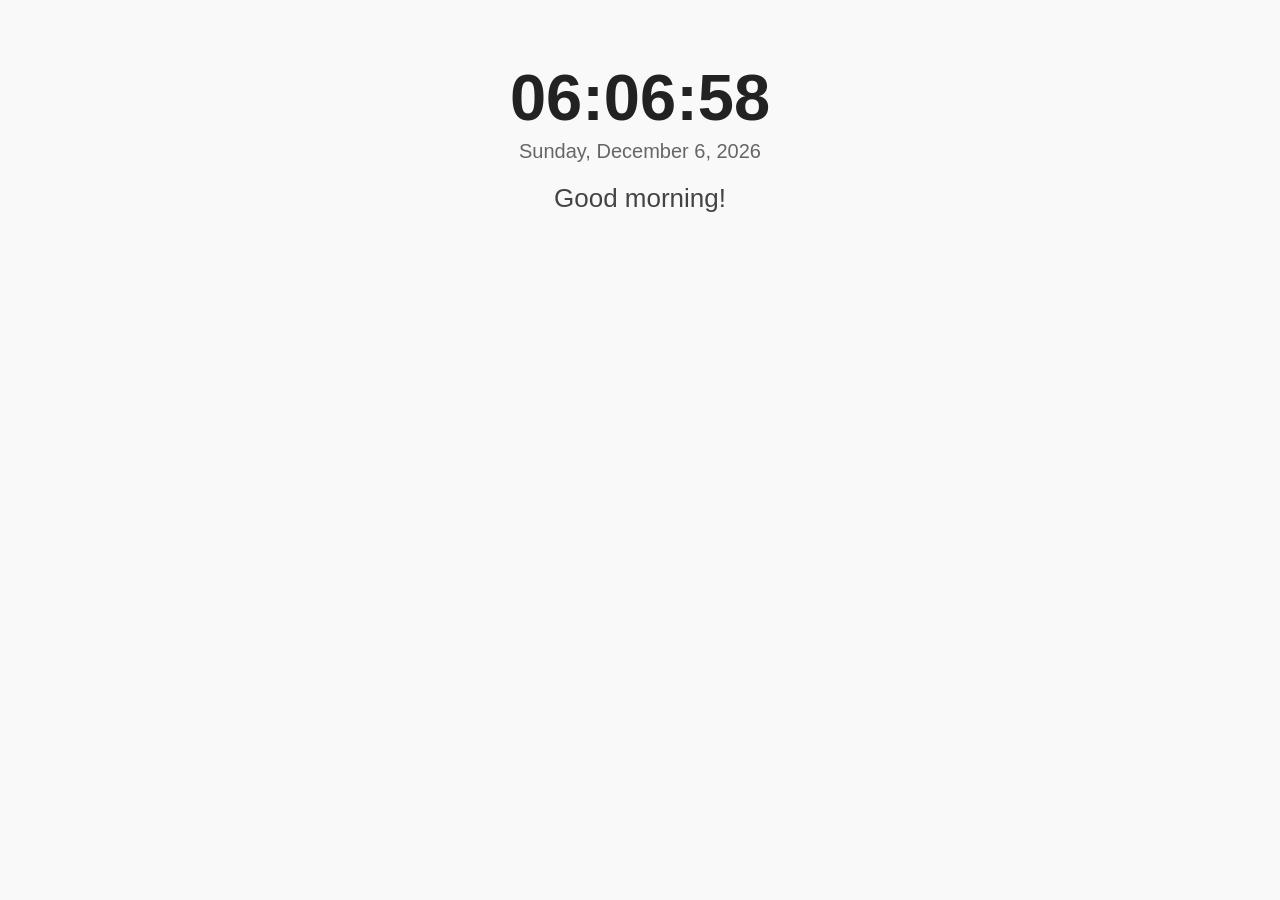
==== productivityapp.html @ cc4369a1 "Create productivityapp.html" ====
<!DOCTYPE html>
<html lang="en">
<head>
    <meta charset="UTF-8">
    <meta name="viewport" content="width=device-width, initial-scale=1.0">
    <title>Productivity</title>
</head>
<body>
    <h1></h1>
    <style>
        #clock {
            font-size: 48px;     /* Mengatur ukuran font */
            font-weight: bold;    /* Membuat teks tebal */
            font-family: Arial, sans-serif; /* Mengubah jenis font agar lebih modern */
            color: #333;          /* Memberikan warna teks */
        }
    </style>
    <div id="clock"></div>

    <script>
        function updateClock() {
            let date = new Date();
            let clock = document.getElementById('clock');
            clock.innerHTML = 
                date.getHours() + ":" + 
                date.getMinutes() + ":" + 
                date.getSeconds();
        }

        // Memanggil fungsi setiap 1000 milidetik (1 detik)
        setInterval(updateClock, 1000);
        
        // Panggil sekali agar jam langsung muncul saat halaman dimuat
        updateClock();
    </script>
</body>

</head>
<title>Productivity Dashboard</title>
    <style>
        body { 
            font-family: 'Plus Jakarta Sans', sans-serif;
            text-align: center; 
            margin-top: 60px; 
            background-color: #f9f9f9;
        }
        #clock { 
            font-size: 65px; 
            font-weight: bold; 
            color: #222;
            margin-bottom: 5px; 
        }
        #date { 
            font-size: 20px; 
            color: #666; 
            margin-bottom: 20px; 
        }
        #greeting { 
            font-size: 26px; 
            color: #444; 
            font-weight: 500;
        }
    </style>
</head>
<body>

    <div id="clock"></div>
    <div id="date"></div>
    <div id="greeting"></div>

    <script>
        function updateDashboard() {
            let now = new Date();
            
            // 1. Jalankan Jam
            let hours = String(now.getHours()).padStart(2, '0');
            let minutes = String(now.getMinutes()).padStart(2, '0');
            let seconds = String(now.getSeconds()).padStart(2, '0');
            document.getElementById('clock').innerHTML = `${hours}:${minutes}:${seconds}`;

            // 2. Jalankan Tanggal
            let options = { weekday: 'long', year: 'numeric', month: 'long', day: 'numeric' };
            document.getElementById('date').innerHTML = now.toLocaleDateString('en-US', options);

            // 3. Jalankan Sapaan
            let greeting = "";
            let h = now.getHours();
            if (h >= 5 && h < 12) {
                greeting = "Good morning!";
            } else if (h >= 12 && h < 18) {
                greeting = "Good afternoon!";
            } else {
                greeting = "Good evening!";
            }
            document.getElementById('greeting').innerHTML = greeting;
        }

        // Eksekusi real-time
        setInterval(updateDashboard, 1000);
        updateDashboard();
    </script>
</body>
</html>
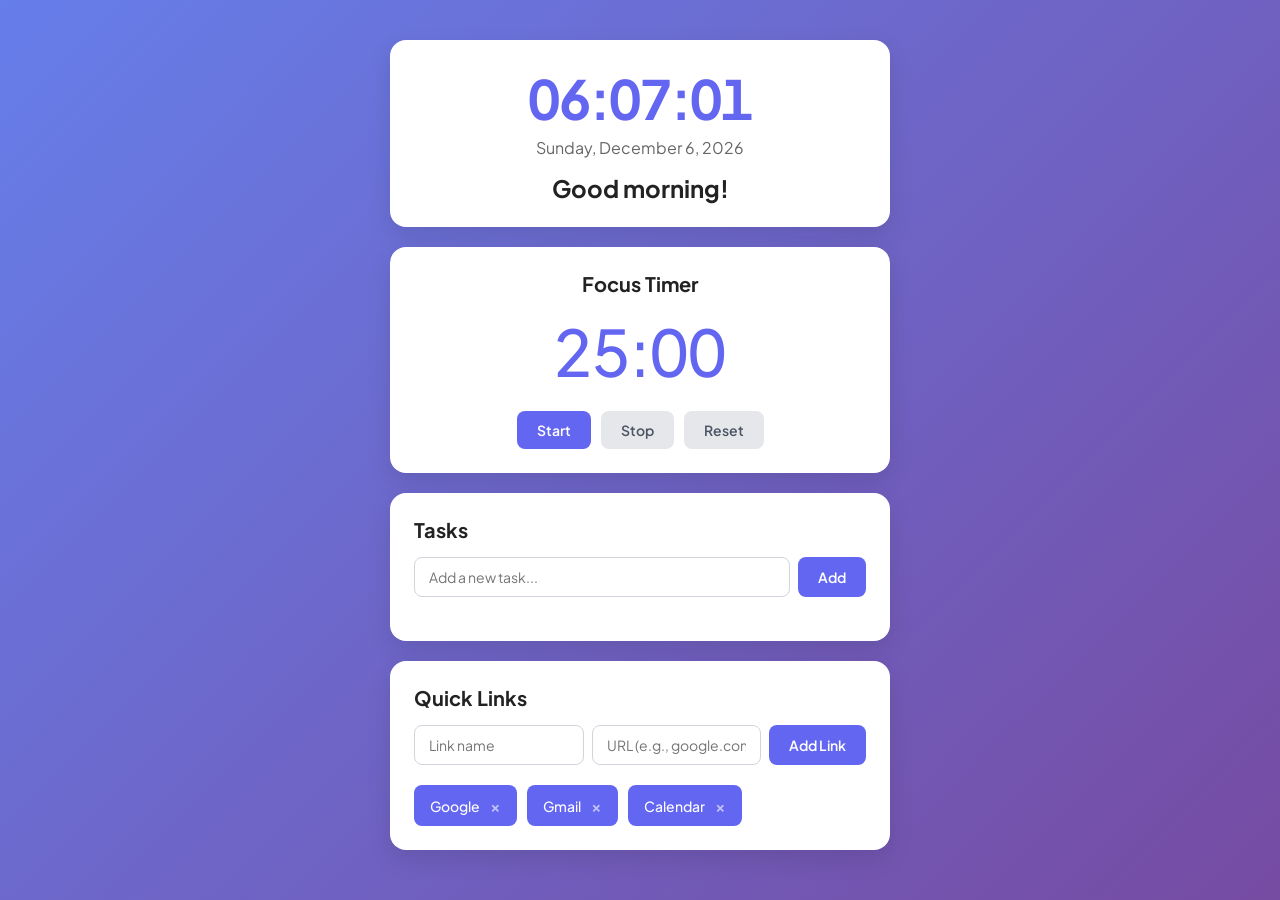
==== commit 4c298ec3: "Update productivityapp.html" ====
--- a/productivityapp.html
+++ b/productivityapp.html
@@ -3,101 +3,364 @@
 <head>
     <meta charset="UTF-8">
     <meta name="viewport" content="width=device-width, initial-scale=1.0">
-    <title>Productivity</title>
-</head>
-<body>
-    <h1></h1>
-    <style>
-        #clock {
-            font-size: 48px;     /* Mengatur ukuran font */
-            font-weight: bold;    /* Membuat teks tebal */
-            font-family: Arial, sans-serif; /* Mengubah jenis font agar lebih modern */
-            color: #333;          /* Memberikan warna teks */
-        }
-    </style>
-    <div id="clock"></div>
-
-    <script>
-        function updateClock() {
-            let date = new Date();
-            let clock = document.getElementById('clock');
-            clock.innerHTML = 
-                date.getHours() + ":" + 
-                date.getMinutes() + ":" + 
-                date.getSeconds();
-        }
-
-        // Memanggil fungsi setiap 1000 milidetik (1 detik)
-        setInterval(updateClock, 1000);
-        
-        // Panggil sekali agar jam langsung muncul saat halaman dimuat
-        updateClock();
-    </script>
-</body>
-
-</head>
-<title>Productivity Dashboard</title>
+    <title>Productivity Dashboard</title>
+    
+    <link rel="preconnect" href="https://fonts.googleapis.com">
+    <link rel="preconnect" href="https://fonts.gstatic.com" crossorigin>
+    <link href="https://fonts.googleapis.com/css2?family=Plus+Jakarta+Sans:wght@400;500;600;700&display=swap" rel="stylesheet">
+
     <style>
         body { 
+            font-family: 'Plus Jakarta Sans', sans-serif; 
+            margin: 0;
+            padding: 40px 20px;
+            background: linear-gradient(135deg, #667eea 0%, #764ba2 100%); /* Background gradient ungu */
+            min-height: 100vh;
+            display: flex;
+            flex-direction: column;
+            align-items: center;
+            color: #1a1a1a;
+            box-sizing: border-box;
+        }
+
+        /* Container Utama Dashboard */
+        .dashboard-container {
+            width: 100%;
+            max-width: 500px;
+            display: flex;
+            flex-direction: column;
+            gap: 20px;
+        }
+
+        /* Kartu Panel Putih */
+        .card {
+            background: #ffffff;
+            border-radius: 16px;
+            padding: 24px;
+            box-shadow: 0 10px 25px rgba(0, 0, 0, 0.1);
+            text-align: left;
+        }
+
+        /* 1. Styling Jam Utama (DIUBAH MENJADI CENTER) */
+        .header-card {
+            text-align: center; /* Membuat teks jam, tanggal, sapaan berada di tengah */
+        }
+        #clock { 
+            font-size: 54px;
+            font-weight: 700; 
+            font-variant-numeric: tabular-nums; 
+            color: #6366f1;
+            letter-spacing: -1px; 
+            margin: 0 0 5px 0;
+        }
+        #date { 
+            font-size: 16px;
+            color: #666; 
+            margin: 0 0 15px 0;
+        }
+        #greeting { 
+            font-size: 24px;
+            color: #222; 
+            font-weight: 700;
+            margin: 0;
+        }
+
+        /* Styling Judul Komponen */
+        .card-title {
+            font-size: 20px;
+            font-weight: 700;
+            color: #222;
+            margin: 0 0 15px 0;
+        }
+
+        /* 2. Styling Focus Timer */
+        .timer-card { text-align: center; }
+        #timer-display {
+            font-size: 64px;
+            font-weight: 500;
+            color: #6366f1;
+            font-variant-numeric: tabular-nums;
+            margin-bottom: 20px;
+        }
+        .button-group {
+            display: flex;
+            justify-content: center;
+            gap: 10px;
+        }
+
+        /* Tombol Umum */
+        button {
             font-family: 'Plus Jakarta Sans', sans-serif;
-            text-align: center; 
-            margin-top: 60px; 
-            background-color: #f9f9f9;
-        }
-        #clock { 
-            font-size: 65px; 
-            font-weight: bold; 
-            color: #222;
-            margin-bottom: 5px; 
-        }
-        #date { 
-            font-size: 20px; 
-            color: #666; 
-            margin-bottom: 20px; 
-        }
-        #greeting { 
-            font-size: 26px; 
-            color: #444; 
+            font-size: 14px;
+            font-weight: 600;
+            padding: 10px 20px;
+            border: none;
+            border-radius: 8px;
+            cursor: pointer;
+            transition: all 0.2s ease;
+        }
+        .btn-primary { background-color: #6366f1; color: white; }
+        .btn-primary:hover { background-color: #4f46e5; }
+        .btn-secondary { background-color: #e5e7eb; color: #4b5563; }
+        .btn-secondary:hover { background-color: #d1d5db; }
+        .btn-danger { background-color: #fee2e2; color: #ef4444; font-size: 12px; padding: 6px 12px; }
+        .btn-danger:hover { background-color: #fca5a5; }
+
+        /* Styling Inputs Grup */
+        .input-group {
+            display: flex;
+            gap: 8px;
+            margin-bottom: 20px;
+        }
+        .input-group input {
+            flex: 1;
+            font-family: 'Plus Jakarta Sans', sans-serif;
+            font-size: 14px;
+            padding: 10px 14px;
+            border: 1px solid #d1d5db;
+            border-radius: 8px;
+            outline: none;
+            min-width: 0;
+        }
+        .input-group input:focus {
+            border-color: #6366f1;
+            box-shadow: 0 0 0 2px rgba(99, 102, 241, 0.2);
+        }
+        
+        /* 3. Styling To-Do List */
+        .task-list { list-style: none; padding: 0; margin: 0; display: flex; flex-direction: column; gap: 12px; }
+        .task-item { display: flex; align-items: center; justify-content: space-between; padding-bottom: 8px; border-bottom: 1px solid #f3f4f6; }
+        .task-left { display: flex; align-items: center; gap: 12px; flex: 1; }
+        .task-item input[type="checkbox"] { width: 18px; height: 18px; cursor: pointer; accent-color: #6366f1; }
+        .task-text { font-size: 15px; color: #374151; word-break: break-all; cursor: pointer; }
+        .task-text.completed { text-decoration: line-through; color: #9ca3af; }
+        .edit-input { font-family: 'Plus Jakarta Sans', sans-serif; font-size: 15px; padding: 4px 8px; border: 1px solid #6366f1; border-radius: 4px; width: 80%; }
+
+        /* 4. Styling Quick Links */
+        .links-container {
+            display: flex;
+            flex-wrap: wrap;
+            gap: 10px;
+        }
+        .link-btn {
+            display: inline-flex;
+            align-items: center;
+            background-color: #6366f1;
+            color: white;
+            padding: 10px 16px;
+            border-radius: 8px;
+            text-decoration: none;
+            font-size: 14px;
             font-weight: 500;
-        }
+            transition: background-color 0.2s;
+            cursor: pointer;
+        }
+        .link-btn:hover { background-color: #4f46e5; }
+        .link-delete-icon {
+            margin-left: 10px;
+            font-size: 16px;
+            font-weight: bold;
+            color: rgba(255, 255, 255, 0.6);
+            cursor: pointer;
+            transition: color 0.2s;
+        }
+        .link-delete-icon:hover { color: #fee2e2; }
     </style>
 </head>
 <body>
 
-    <div id="clock"></div>
-    <div id="date"></div>
-    <div id="greeting"></div>
+    <div class="dashboard-container">
+        
+        <div class="card header-card">
+            <div id="clock"></div>
+            <div id="date"></div>
+            <div id="greeting"></div>
+        </div>
+
+        <div class="card timer-card">
+            <div class="card-title">Focus Timer</div>
+            <div id="timer-display">25:00</div>
+            <div class="button-group">
+                <button class="btn-primary" id="btn-start" onclick="startTimer()">Start</button>
+                <button class="btn-secondary" id="btn-stop" onclick="stopTimer()">Stop</button>
+                <button class="btn-secondary" id="btn-reset" onclick="resetTimer()">Reset</button>
+            </div>
+        </div>
+
+        <div class="card">
+            <div class="card-title">Tasks</div>
+            <div class="input-group">
+                <input type="text" id="task-input" placeholder="Add a new task..." onkeypress="handleTaskKeyPress(event)">
+                <button class="btn-primary" onclick="addTask()">Add</button>
+            </div>
+            <ul id="task-list" class="task-list"></ul>
+        </div>
+
+        <div class="card">
+            <div class="card-title">Quick Links</div>
+            <div class="input-group">
+                <input type="text" id="link-name-input" placeholder="Link name">
+                <input type="text" id="link-url-input" placeholder="URL (e.g., google.com)">
+                <button class="btn-primary" onclick="addLink()">Add Link</button>
+            </div>
+            <div id="links-container" class="links-container"></div>
+        </div>
+
+    </div>
 
     <script>
+        // === 1. LOGIKA JAM REAL-TIME ===
         function updateDashboard() {
             let now = new Date();
-            
-            // 1. Jalankan Jam
             let hours = String(now.getHours()).padStart(2, '0');
             let minutes = String(now.getMinutes()).padStart(2, '0');
             let seconds = String(now.getSeconds()).padStart(2, '0');
             document.getElementById('clock').innerHTML = `${hours}:${minutes}:${seconds}`;
 
-            // 2. Jalankan Tanggal
             let options = { weekday: 'long', year: 'numeric', month: 'long', day: 'numeric' };
             document.getElementById('date').innerHTML = now.toLocaleDateString('en-US', options);
 
-            // 3. Jalankan Sapaan
             let greeting = "";
             let h = now.getHours();
-            if (h >= 5 && h < 12) {
-                greeting = "Good morning!";
-            } else if (h >= 12 && h < 18) {
-                greeting = "Good afternoon!";
-            } else {
-                greeting = "Good evening!";
-            }
-            document.getElementById('greeting').innerHTML = greeting;
-        }
-
-        // Eksekusi real-time
+            if (h >= 5 && h < 12) greeting = "Good morning";
+            else if (h >= 12 && h < 18) greeting = "Good afternoon";
+            else greeting = "Good evening";
+            document.getElementById('greeting').innerHTML = greeting + "!";
+        }
         setInterval(updateDashboard, 1000);
         updateDashboard();
+
+
+        // === 2. LOGIKA FOCUS TIMER ===
+        let timer;
+        let timeLeft = 25 * 60; 
+        let isRunning = false;
+
+        function updateTimerDisplay() {
+            let minutes = String(Math.floor(timeLeft / 60)).padStart(2, '0');
+            let seconds = String(timeLeft % 60).padStart(2, '0');
+            document.getElementById('timer-display').innerHTML = `${minutes}:${seconds}`;
+        }
+
+        function startTimer() {
+            if (isRunning) return;
+            isRunning = true;
+            timer = setInterval(() => {
+                if (timeLeft > 0) {
+                    timeLeft--;
+                    updateTimerDisplay();
+                } else {
+                    clearInterval(timer);
+                    isRunning = false;
+                    alert("Focus time is over! Take a short break.");
+                    resetTimer();
+                }
+            }, 1000);
+        }
+
+        function stopTimer() { clearInterval(timer); isRunning = false; }
+        function resetTimer() { clearInterval(timer); isRunning = false; timeLeft = 25 * 60; updateTimerDisplay(); }
+
+
+        // === 3. LOGIKA TO-DO LIST (TASKS & LOCAL STORAGE) ===
+        let tasks = JSON.parse(localStorage.getItem('productivity_tasks')) || [];
+
+        function renderTasks() {
+            const taskListElement = document.getElementById('task-list');
+            taskListElement.innerHTML = '';
+            tasks.forEach((task, index) => {
+                const li = document.createElement('li');
+                li.className = 'task-item';
+                li.innerHTML = `
+                    <div class="task-left">
+                        <input type="checkbox" ${task.completed ? 'checked' : ''} onclick="toggleTask(${index})">
+                        <span class="task-text ${task.completed ? 'completed' : ''}" id="task-text-${index}">${task.text}</span>
+                    </div>
+                    <button class="btn-danger" onclick="deleteTask(${index})">Delete</button>
+                `;
+                taskListElement.appendChild(li);
+                document.getElementById(`task-text-${index}`).addEventListener('dblclick', () => editTask(index));
+            });
+            localStorage.setItem('productivity_tasks', JSON.stringify(tasks));
+        }
+
+        function addTask() {
+            const input = document.getElementById('task-input');
+            if (input.value.trim() === '') return;
+            tasks.push({ text: input.value.trim(), completed: false });
+            input.value = '';
+            renderTasks();
+        }
+
+        function handleTaskKeyPress(event) { if (event.key === 'Enter') addTask(); }
+        function toggleTask(index) { tasks[index].completed = !tasks[index].completed; renderTasks(); }
+        
+        function editTask(index) {
+            const textSpan = document.getElementById(`task-text-${index}`);
+            const inputEdit = document.createElement('input');
+            inputEdit.type = 'text';
+            inputEdit.className = 'edit-input';
+            inputEdit.value = tasks[index].text;
+            textSpan.replaceWith(inputEdit);
+            inputEdit.focus();
+
+            function saveEdit() {
+                if (inputEdit.value.trim() !== '') tasks[index].text = inputEdit.value.trim();
+                renderTasks();
+            }
+            inputEdit.addEventListener('keypress', (e) => { if (e.key === 'Enter') saveEdit(); });
+            inputEdit.addEventListener('blur', saveEdit);
+        }
+
+        function deleteTask(index) { tasks.splice(index, 1); renderTasks(); }
+        renderTasks();
+
+
+        // === 4. LOGIKA QUICK LINKS (LOCAL STORAGE) ===
+        let quickLinks = JSON.parse(localStorage.getItem('productivity_links')) || [
+            { name: 'Google', url: 'https://google.com' },
+            { name: 'Gmail', url: 'https://mail.google.com' },
+            { name: 'Calendar', url: 'https://calendar.google.com' }
+        ];
+
+        function renderLinks() {
+            const container = document.getElementById('links-container');
+            container.innerHTML = '';
+            quickLinks.forEach((link, index) => {
+                const linkButton = document.createElement('div');
+                linkButton.className = 'link-btn';
+                linkButton.setAttribute('onclick', `window.open('${link.url}', '_blank')`);
+                linkButton.innerHTML = `
+                    ${link.name}
+                    <span class="link-delete-icon" onclick="deleteLink(event, ${index})">×</span>
+                `;
+                container.appendChild(linkButton);
+            });
+            localStorage.setItem('productivity_links', JSON.stringify(quickLinks));
+        }
+
+        function addLink() {
+            const nameInput = document.getElementById('link-name-input');
+            const urlInput = document.getElementById('link-url-input');
+            let name = nameInput.value.trim();
+            let url = urlInput.value.trim();
+
+            if (name === '' || url === '') return;
+            if (!/^https?:\/\//i.test(url)) url = 'https://' + url;
+
+            quickLinks.push({ name: name, url: url });
+            nameInput.value = '';
+            urlInput.value = '';
+            renderLinks();
+        }
+
+        function deleteLink(event, index) {
+            event.stopPropagation();
+            quickLinks.splice(index, 1);
+            renderLinks();
+        }
+
+        renderLinks();
     </script>
 </body>
 </html>
